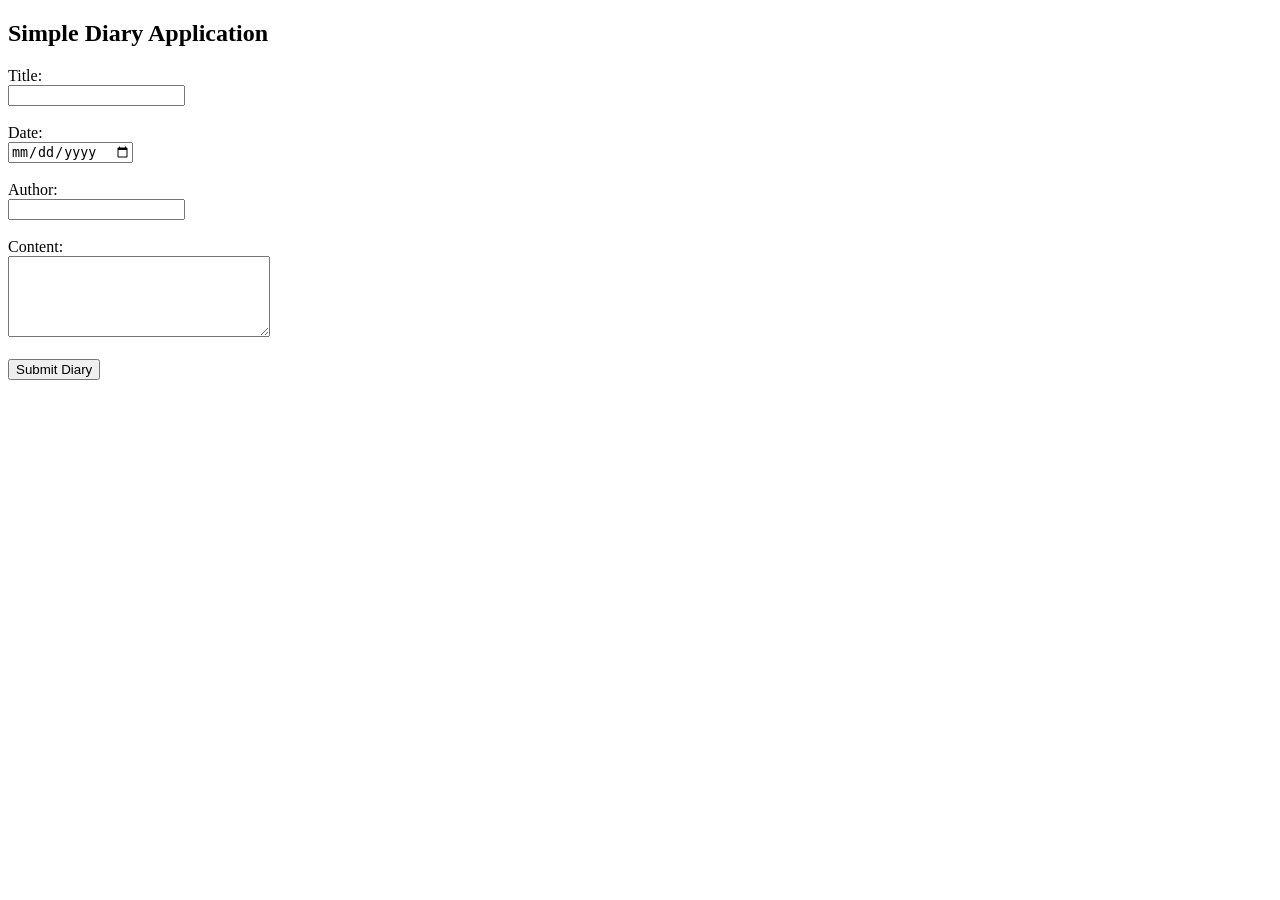
==== Experiment-2 DiaryApp/target/SimpleDiaryApp-1.0-SNAPSHOT/index.html @ 5cb17c78 "here added a java and pom and web xml file" ====
<!DOCTYPE html>
<html>
<head>
    <meta charset="UTF-8">
    <title>Simple Diary</title>
</head>
<body>
<h2>Simple Diary Application</h2>

<form action="diary" method="post">
    <label>Title:</label><br>
    <input type="text" name="title"><br><br>

    <label>Date:</label><br>
    <input type="date" name="date"><br><br>

    <label>Author:</label><br>
    <input type="text" name="author"><br><br>

    <label>Content:</label><br>
    <textarea name="content" rows="5" cols="30"></textarea><br><br>

    <input type="submit" value="Submit Diary">
</form>

</body>
</html>
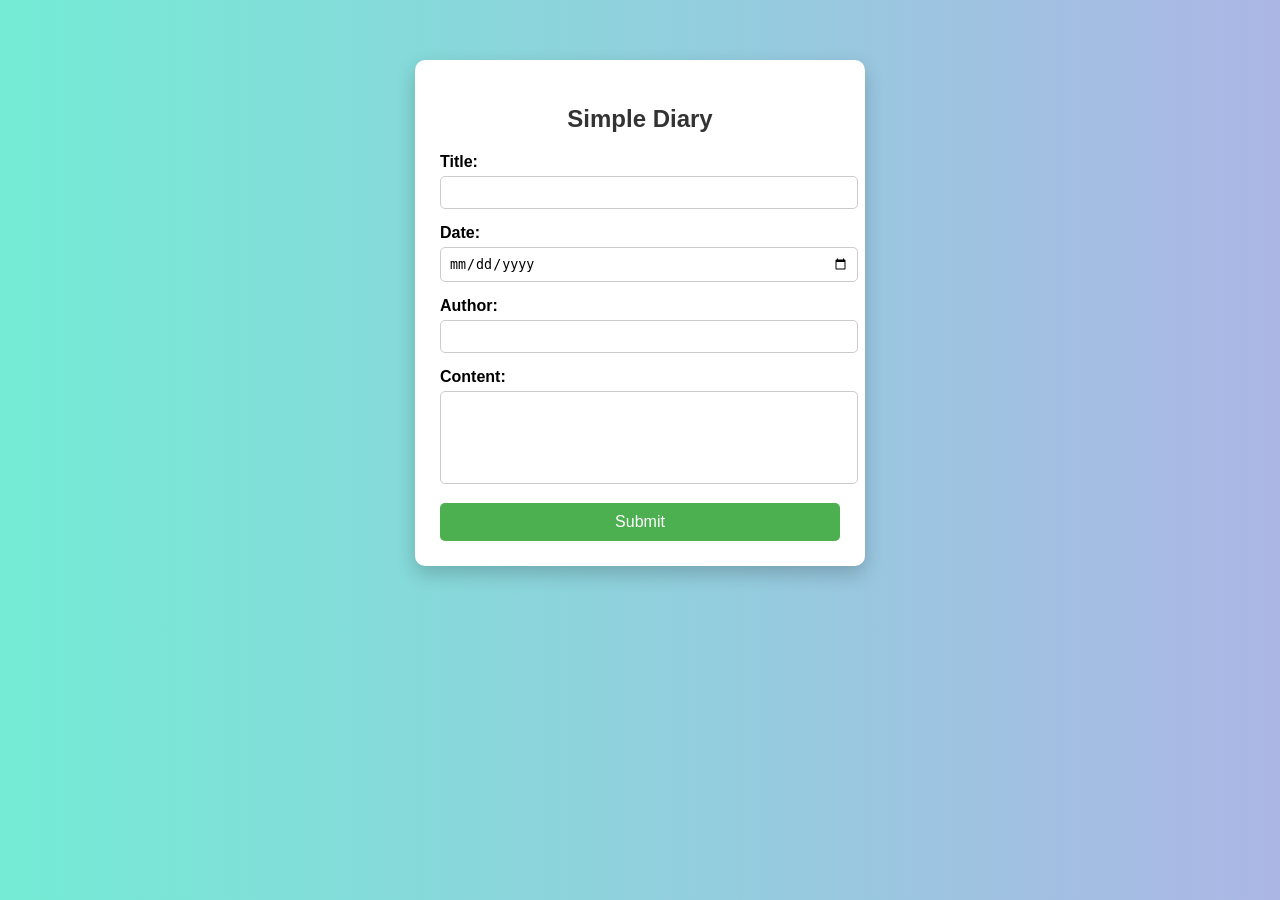
==== commit f6bbb852: "Redesign the structure in index section and WOP" ====
--- a/Experiment-2 DiaryApp/target/SimpleDiaryApp-1.0-SNAPSHOT/index.html
+++ b/Experiment-2 DiaryApp/target/SimpleDiaryApp-1.0-SNAPSHOT/index.html
@@ -3,25 +3,29 @@
 <head>
     <meta charset="UTF-8">
     <title>Simple Diary</title>
+    <link rel="stylesheet" href="./style.css">
 </head>
 <body>
-<h2>Simple Diary Application</h2>
 
-<form action="diary" method="post">
-    <label>Title:</label><br>
-    <input type="text" name="title"><br><br>
+<div class="container">
+    <h2>Simple Diary</h2>
 
-    <label>Date:</label><br>
-    <input type="date" name="date"><br><br>
+    <form action="diary" method="post">
+        <label>Title:</label>
+        <input type="text" name="title">
 
-    <label>Author:</label><br>
-    <input type="text" name="author"><br><br>
+        <label>Date:</label>
+        <input type="date" name="date">
 
-    <label>Content:</label><br>
-    <textarea name="content" rows="5" cols="30"></textarea><br><br>
+        <label>Author:</label>
+        <input type="text" name="author">
 
-    <input type="submit" value="Submit Diary">
-</form>
+        <label>Content:</label>
+        <textarea name="content" rows="5"></textarea>
+
+        <button type="submit">Submit</button>
+    </form>
+</div>
 
 </body>
 </html>
--- a/Experiment-2 DiaryApp/target/SimpleDiaryApp-1.0-SNAPSHOT/style.css
+++ b/Experiment-2 DiaryApp/target/SimpleDiaryApp-1.0-SNAPSHOT/style.css
@@ -0,0 +1,66 @@
+body {
+    font-family: Arial, sans-serif;
+    background: linear-gradient(to right, #74ebd5, #ACB6E5);
+    margin: 0;
+    padding: 0;
+}
+
+.container {
+    width: 400px;
+    margin: 60px auto;
+    background: white;
+    padding: 25px;
+    border-radius: 10px;
+    box-shadow: 0 8px 20px rgba(0,0,0,0.2);
+}
+
+h2 {
+    text-align: center;
+    color: #333;
+}
+
+label {
+    font-weight: bold;
+}
+
+input, textarea {
+    width: 100%;
+    padding: 8px;
+    margin-top: 5px;
+    margin-bottom: 15px;
+    border: 1px solid #ccc;
+    border-radius: 5px;
+}
+
+textarea {
+    resize: none;
+}
+
+button {
+    width: 100%;
+    padding: 10px;
+    background: #4CAF50;
+    color: white;
+    border: none;
+    border-radius: 5px;
+    font-size: 16px;
+    cursor: pointer;
+}
+
+button:hover {
+    background: #45a049;
+}
+
+.result {
+    width: 500px;
+    margin: 60px auto;
+    background: white;
+    padding: 25px;
+    border-radius: 10px;
+    box-shadow: 0 8px 20px rgba(0,0,0,0.2);
+}
+
+.error {
+    color: red;
+    text-align: center;
+}
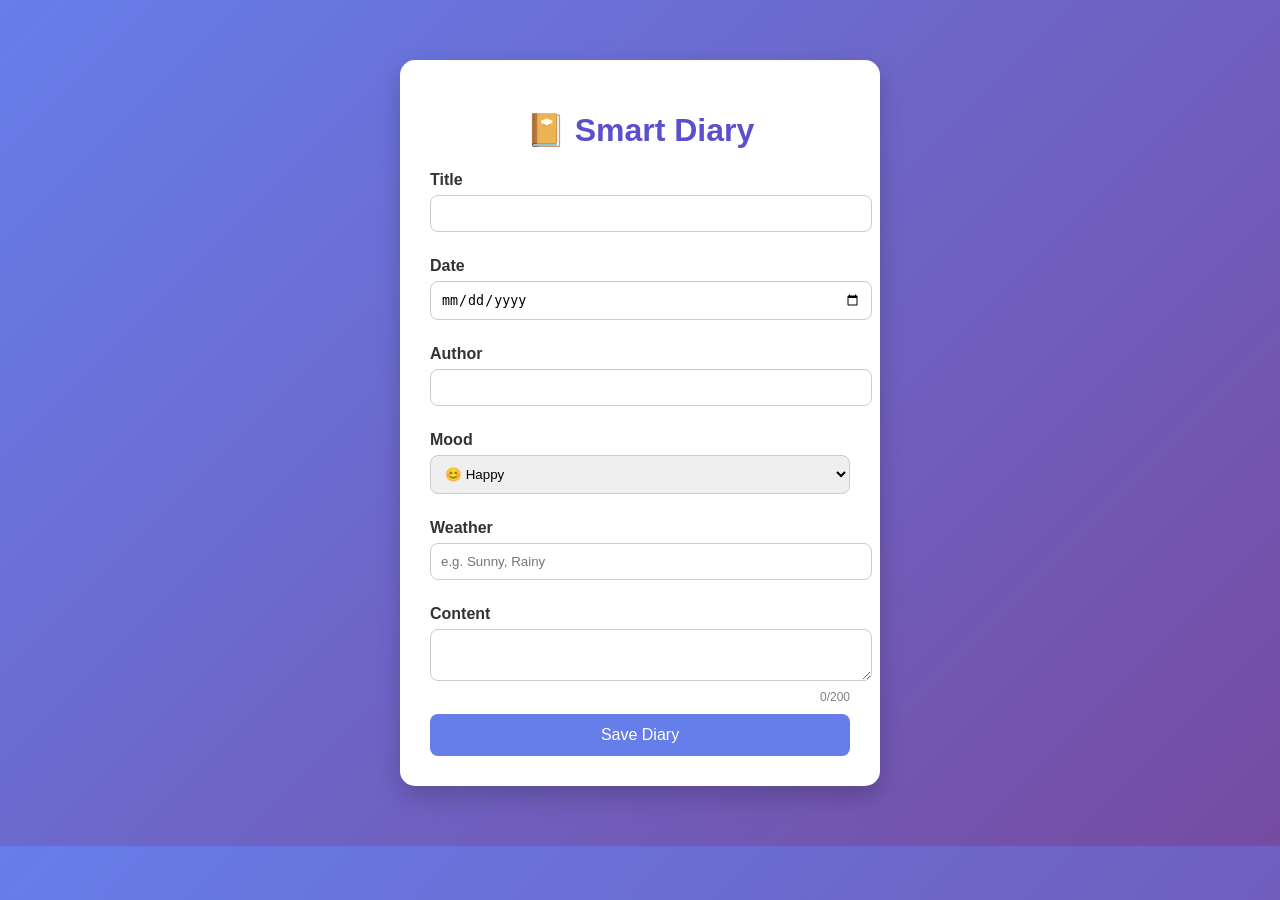
==== commit a2941303: "Added extra design and WOP" ====
--- a/Experiment-2 DiaryApp/target/SimpleDiaryApp-1.0-SNAPSHOT/index.html
+++ b/Experiment-2 DiaryApp/target/SimpleDiaryApp-1.0-SNAPSHOT/index.html
@@ -2,30 +2,55 @@
 <html>
 <head>
     <meta charset="UTF-8">
-    <title>Simple Diary</title>
+    <title>Smart Diary</title>
     <link rel="stylesheet" href="./style.css">
+
+    <script>
+        function countChars() {
+            let content = document.getElementById("content");
+            let counter = document.getElementById("counter");
+            counter.innerText = content.value.length + "/200";
+        }
+    </script>
 </head>
+
 <body>
 
 <div class="container">
-    <h2>Simple Diary</h2>
+    <h1>📔 Smart Diary</h1>
 
     <form action="diary" method="post">
-        <label>Title:</label>
-        <input type="text" name="title">
 
-        <label>Date:</label>
-        <input type="date" name="date">
+        <label>Title</label>
+        <input type="text" name="title" required>
 
-        <label>Author:</label>
+        <label>Date</label>
+        <input type="date" name="date" required>
+
+        <label>Author</label>
         <input type="text" name="author">
 
-        <label>Content:</label>
-        <textarea name="content" rows="5"></textarea>
+        <label>Mood</label>
+        <select name="mood">
+            <option>😊 Happy</option>
+            <option>😢 Sad</option>
+            <option>😡 Angry</option>
+            <option>😴 Tired</option>
+            <option>🤩 Excited</option>
+        </select>
 
-        <button type="submit">Submit</button>
+        <label>Weather</label>
+        <input type="text" name="weather" placeholder="e.g. Sunny, Rainy">
+
+        <label>Content</label>
+        <textarea id="content" name="content" maxlength="200"
+                  onkeyup="countChars()" required></textarea>
+        <div id="counter">0/200</div>
+
+        <button type="submit">Save Diary</button>
+
     </form>
 </div>
 
 </body>
-</html>
+</html>
--- a/Experiment-2 DiaryApp/target/SimpleDiaryApp-1.0-SNAPSHOT/style.css
+++ b/Experiment-2 DiaryApp/target/SimpleDiaryApp-1.0-SNAPSHOT/style.css
@@ -1,66 +1,91 @@
 body {
-    font-family: Arial, sans-serif;
-    background: linear-gradient(to right, #74ebd5, #ACB6E5);
     margin: 0;
-    padding: 0;
+    font-family: 'Segoe UI', sans-serif;
+    background: linear-gradient(135deg, #667eea, #764ba2);
+    color: #333;
 }
 
+/* FORM CARD */
 .container {
-    width: 400px;
+    width: 420px;
     margin: 60px auto;
     background: white;
-    padding: 25px;
-    border-radius: 10px;
-    box-shadow: 0 8px 20px rgba(0,0,0,0.2);
+    padding: 30px;
+    border-radius: 15px;
+    box-shadow: 0 10px 25px rgba(0,0,0,0.2);
 }
 
-h2 {
+h1 {
     text-align: center;
-    color: #333;
+    color: #5a4fcf;
 }
 
 label {
     font-weight: bold;
+    margin-top: 10px;
+    display: block;
 }
 
-input, textarea {
+input, textarea, select {
     width: 100%;
-    padding: 8px;
-    margin-top: 5px;
+    padding: 10px;
+    margin-top: 6px;
     margin-bottom: 15px;
+    border-radius: 8px;
     border: 1px solid #ccc;
-    border-radius: 5px;
+    transition: 0.3s;
 }
 
-textarea {
-    resize: none;
+input:focus, textarea:focus, select:focus {
+    border-color: #667eea;
+    outline: none;
 }
 
+/* BUTTON */
 button {
     width: 100%;
-    padding: 10px;
-    background: #4CAF50;
+    padding: 12px;
+    background: #667eea;
     color: white;
     border: none;
-    border-radius: 5px;
+    border-radius: 8px;
     font-size: 16px;
     cursor: pointer;
+    transition: 0.3s;
 }
 
 button:hover {
-    background: #45a049;
+    background: #5a4fcf;
 }
 
+/* RESULT PAGE */
 .result {
     width: 500px;
     margin: 60px auto;
     background: white;
-    padding: 25px;
-    border-radius: 10px;
-    box-shadow: 0 8px 20px rgba(0,0,0,0.2);
+    padding: 30px;
+    border-radius: 15px;
+    box-shadow: 0 10px 25px rgba(0,0,0,0.2);
 }
 
-.error {
-    color: red;
+/* ERROR BOX */
+.error-box {
+    border-left: 6px solid red;
     text-align: center;
+}
+
+/* COUNTER */
+#counter {
+    text-align: right;
+    font-size: 12px;
+    color: gray;
+    margin-top: -10px;
+    margin-bottom: 10px;
+}
+
+/* LINK */
+a {
+    text-decoration: none;
+    color: #667eea;
+    font-weight: bold;
 }
